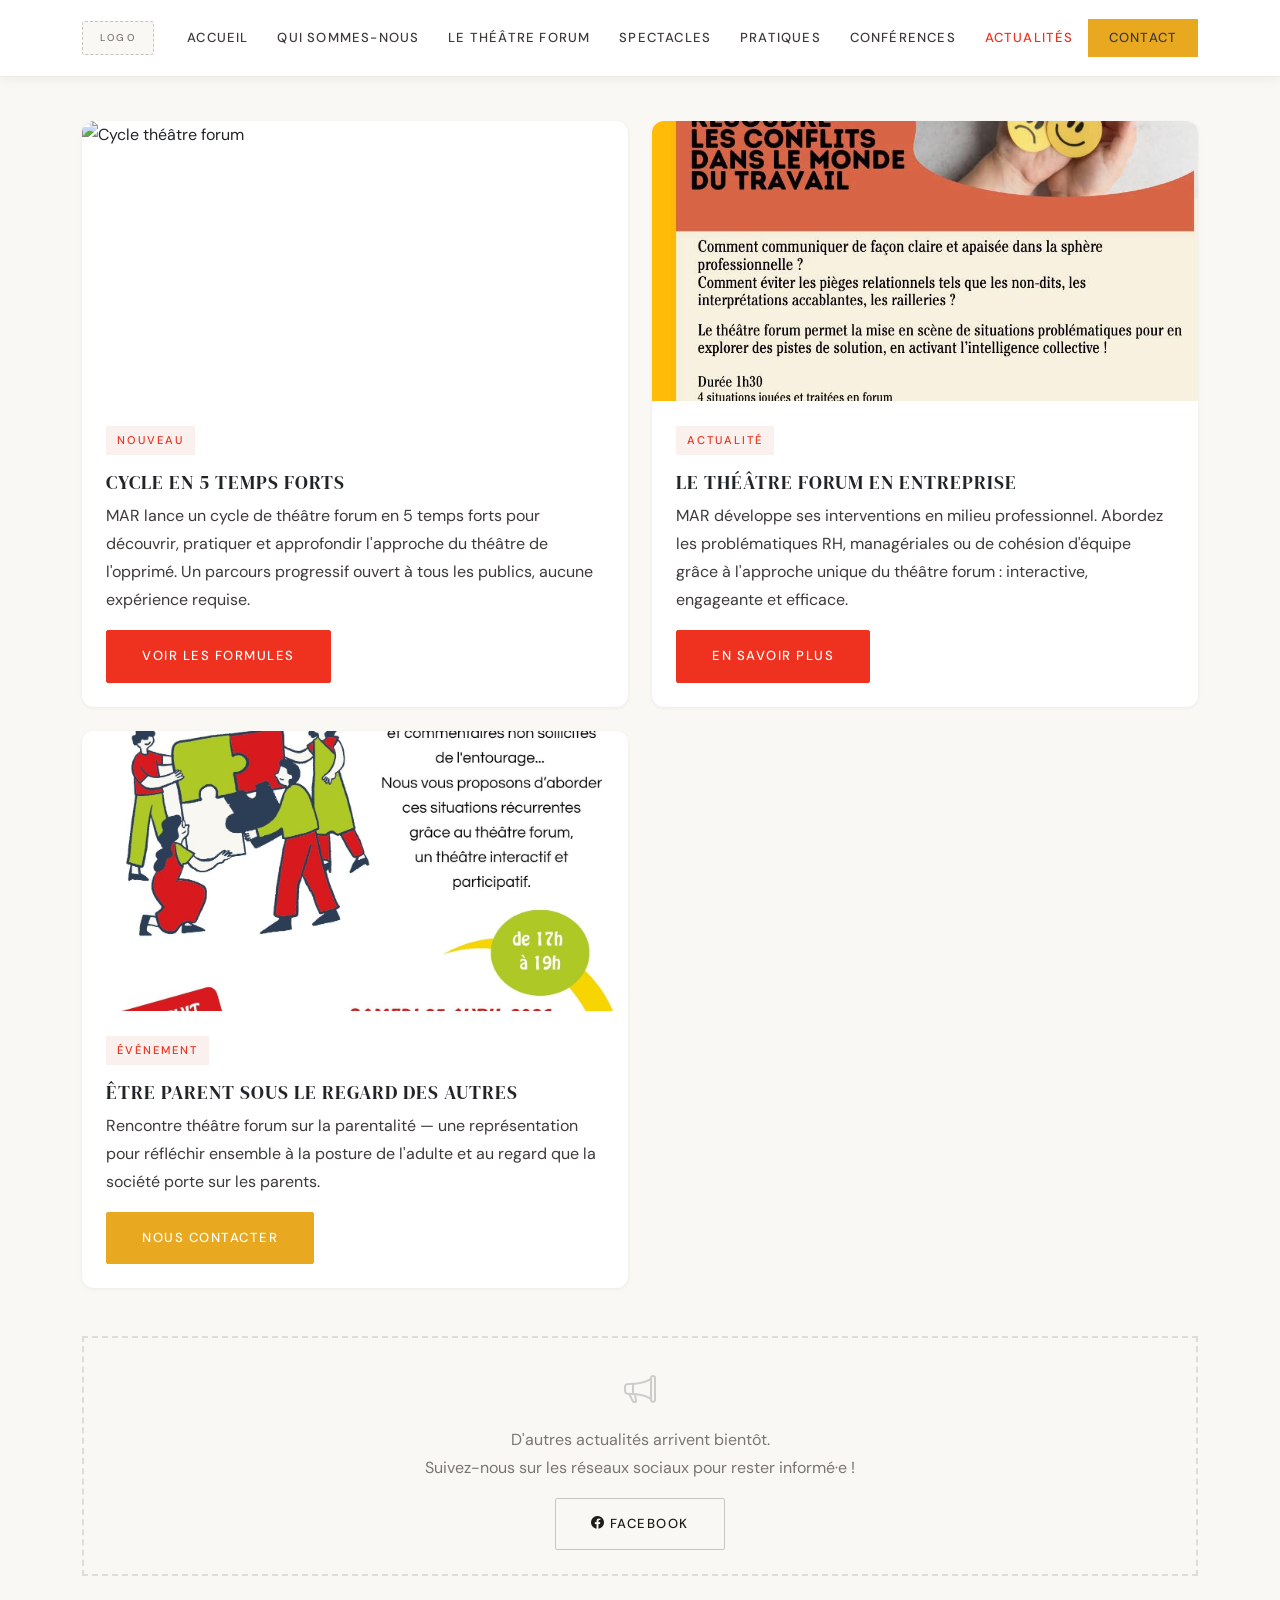
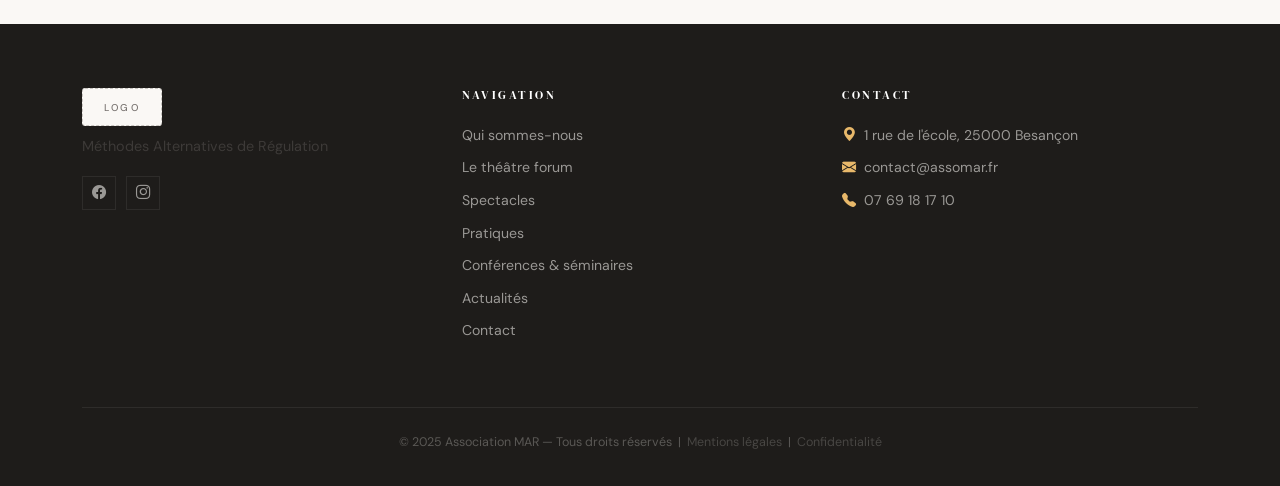
==== actualites.html @ c506f737 "#06 — couleurs, boutons hover, pitch-cards photo, footer logo placeholder Co-Authored-By: Claude Son" ====
<!DOCTYPE html>
<html lang="fr">
<head>
  <meta charset="UTF-8">
  <meta name="viewport" content="width=device-width, initial-scale=1.0">
  <title>Actualités — Association MAR</title>
  <link href="https://cdn.jsdelivr.net/npm/bootstrap@5.3.2/dist/css/bootstrap.min.css" rel="stylesheet">
  <link href="https://cdn.jsdelivr.net/npm/bootstrap-icons@1.11.3/font/bootstrap-icons.min.css" rel="stylesheet">
  <link rel="stylesheet" href="css/style.css">
</head>
<body>

<nav class="navbar navbar-expand-lg fixed-top">
  <div class="container">
    <a class="navbar-brand logo-brand" href="index.html">
      <div class="logo-placeholder">logo</div>
    </a>
    <button class="navbar-toggler" type="button" data-bs-toggle="collapse" data-bs-target="#nav">
      <span class="navbar-toggler-icon"></span>
    </button>
    <div class="collapse navbar-collapse" id="nav">
      <ul class="navbar-nav ms-auto">
        <li class="nav-item"><a class="nav-link" href="index.html">Accueil</a></li>
        <li class="nav-item"><a class="nav-link" href="qui-sommes-nous.html">Qui sommes-nous</a></li>
        <li class="nav-item"><a class="nav-link" href="theatre-forum.html">Le théâtre forum</a></li>
        <li class="nav-item"><a class="nav-link" href="spectacles.html">Spectacles</a></li>
        <li class="nav-item"><a class="nav-link" href="pratique.html">Pratiques</a></li>
        <li class="nav-item"><a class="nav-link" href="conferences.html">Conférences</a></li>
        <li class="nav-item"><a class="nav-link active" href="actualites.html">Actualités</a></li>
        <li class="nav-item"><a class="nav-link nav-cta" href="contact.html">Contact</a></li>
      </ul>
    </div>
  </div>
</nav>


<section>
  <div class="container">
    <div class="row g-4">

      <!-- Actu 1 : Cycle 5 temps forts -->
      <div class="col-md-6">
        <div class="actu-card card h-100">
          <img src="images/contenu/cycle-theatre-forum.png" class="card-img-top"
               alt="Cycle théâtre forum" style="height:280px;object-fit:cover;">
          <div class="card-body p-4">
            <span class="actu-badge">Nouveau</span>
            <h3 class="mt-3" style="font-size:1.2rem; text-transform:uppercase; letter-spacing:1px;">
              Cycle en 5 temps forts
            </h3>
            <p>MAR lance un cycle de théâtre forum en 5 temps forts pour découvrir, pratiquer et approfondir l'approche du théâtre de l'opprimé. Un parcours progressif ouvert à tous les publics, aucune expérience requise.</p>
            <a href="pratique.html" class="btn-rouge">Voir les formules</a>
          </div>
        </div>
      </div>

      <!-- Actu 2 : Forum en entreprise -->
      <div class="col-md-6">
        <div class="actu-card card h-100">
          <img src="images/contenu/actu-forum-entreprise.jpg" class="card-img-top"
               alt="Forum en entreprise" style="height:280px;object-fit:cover;">
          <div class="card-body p-4">
            <span class="actu-badge">Actualité</span>
            <h3 class="mt-3" style="font-size:1.2rem; text-transform:uppercase; letter-spacing:1px;">
              Le théâtre forum en entreprise
            </h3>
            <p>MAR développe ses interventions en milieu professionnel. Abordez les problématiques RH, managériales ou de cohésion d'équipe grâce à l'approche unique du théâtre forum : interactive, engageante et efficace.</p>
            <a href="conferences.html" class="btn-rouge">En savoir plus</a>
          </div>
        </div>
      </div>

      <!-- Actu 3 : Spectacle parentalité -->
      <div class="col-md-6">
        <div class="actu-card card h-100">
          <img src="images/contenu/actu-parentalite.jpg" class="card-img-top"
               alt="Être parent sous le regard des autres" style="height:280px;object-fit:cover;">
          <div class="card-body p-4">
            <span class="actu-badge">Événement</span>
            <h3 class="mt-3" style="font-size:1.2rem; text-transform:uppercase; letter-spacing:1px;">
              Être parent sous le regard des autres
            </h3>
            <p>Rencontre théâtre forum sur la parentalité — une représentation pour réfléchir ensemble à la posture de l'adulte et au regard que la société porte sur les parents.</p>
            <a href="contact.html" class="btn-ambre">Nous contacter</a>
          </div>
        </div>
      </div>

    </div>

    <!-- Placeholder futures actus -->
    <div class="mt-5 p-4 text-center" style="border:2px dashed #ddd; background:var(--creme);">
      <i class="bi bi-megaphone" style="font-size:2rem; color:#ccc;"></i>
      <p class="mt-2 mb-0" style="color:var(--gris);">D'autres actualités arrivent bientôt.<br>Suivez-nous sur les réseaux sociaux pour rester informé·e !</p>
      <div class="mt-3">
        <a href="https://www.facebook.com/profile.php?id=61551824633043" class="btn-outline" target="_blank">
          <i class="bi bi-facebook me-1"></i>Facebook
        </a>
      </div>
    </div>
  </div>
</section>

<footer>
  <div class="container">
    <div class="row g-4">
      <div class="col-lg-4">
        <div class="footer-logo-placeholder">logo</div>
        <p class="mt-2" style="font-size:0.9rem;">Méthodes Alternatives de Régulation</p>
        <div class="mt-3">
          <a href="https://www.facebook.com/profile.php?id=61551824633043" class="social-link" target="_blank"><i class="bi bi-facebook"></i></a>
          <a href="https://www.instagram.com/association_mar_theatre_forum?igsh=MWlxeDFoOXNvcmVjaw%3D%3D&utm_source=qr" class="social-link" target="_blank"><i class="bi bi-instagram"></i></a>
        </div>
      </div>
      <div class="col-lg-4">
        <h5>Navigation</h5>
        <ul>
          <li><a href="qui-sommes-nous.html">Qui sommes-nous</a></li>
          <li><a href="theatre-forum.html">Le théâtre forum</a></li>
          <li><a href="spectacles.html">Spectacles</a></li>
          <li><a href="pratique.html">Pratiques</a></li>
          <li><a href="conferences.html">Conférences & séminaires</a></li>
          <li><a href="actualites.html">Actualités</a></li>
          <li><a href="contact.html">Contact</a></li>
        </ul>
      </div>
      <div class="col-lg-4">
        <h5>Contact</h5>
        <ul>
          <li><i class="bi bi-geo-alt-fill me-2" style="color:var(--ambre-doux)"></i>1 rue de l'école, 25000 Besançon</li>
          <li><i class="bi bi-envelope-fill me-2" style="color:var(--ambre-doux)"></i><a href="mailto:contact@assomar.fr">contact@assomar.fr</a></li>
          <li><i class="bi bi-telephone-fill me-2" style="color:var(--ambre-doux)"></i><a href="tel:0769181710">07 69 18 17 10</a></li>
        </ul>
      </div>
    </div>
    <div class="footer-bottom">&copy; 2025 Association MAR — Tous droits réservés &nbsp;|&nbsp; <a href="mentions-legales.html" style="color:inherit;opacity:.7;">Mentions légales</a> &nbsp;|&nbsp; <a href="mentions-legales.html#confidentialite" style="color:inherit;opacity:.7;">Confidentialité</a></div>
  </div>
</footer>

<script src="https://cdn.jsdelivr.net/npm/bootstrap@5.3.2/dist/js/bootstrap.bundle.min.js"></script>
<script src="js/cookies.js" defer></script>
<script src="js/navbar.js" defer></script>
<script src="js/reveal.js" defer></script>
</body>
</html>
---- css/style.css ----
/* =============================================
   Association MAR — Feuille de style principale
   Importe tous les modules CSS dans l'ordre.
   =============================================

   STRUCTURE :
     base/
       variables.css    — palette & tokens de design
       typographie.css  — styles fondamentaux, titres, texte, liens
     layout/
       sections.css     — padding de sections, .section-alt
       navbar.css       — barre de navigation
       hero.css         — bannière hero
       footer.css       — pied de page
     composants/
       boutons.css      — .btn-rouge, .btn-ambre, .btn-outline
       cards.css        — service-card, membre-card, actu-card
       carousel.css     — carousel photos & témoignages
       citation.css     — bandeau citation & nuage de mots
       accordeon.css    — accordéon (page Pratiquer)
       formulaire.css   — formulaire & contact
       catalogue.css    — catalogue spectacles (filtres, pitch cards, modals)
     responsive.css     — media queries mobile & tablette
   ============================================= */

@import url('https://fonts.googleapis.com/css2?family=DM+Sans:ital,wght@0,300;0,400;0,500;0,700;1,300;1,400&family=DM+Serif+Display:ital@0;1&display=swap');

/* Base */
@import 'base/variables.css';
@import 'base/typographie.css';

/* Layout */
@import 'layout/sections.css';
@import 'layout/navbar.css';
@import 'layout/hero.css';
@import 'layout/footer.css';

/* Composants */
@import 'composants/boutons.css';
@import 'composants/cards.css';
@import 'composants/carousel.css';
@import 'composants/citation.css';
@import 'composants/accordeon.css';
@import 'composants/formulaire.css';
@import 'composants/catalogue.css';
@import 'composants/pitch-blog.css';
@import 'composants/reveal.css';

/* Responsive */
@import 'responsive.css';
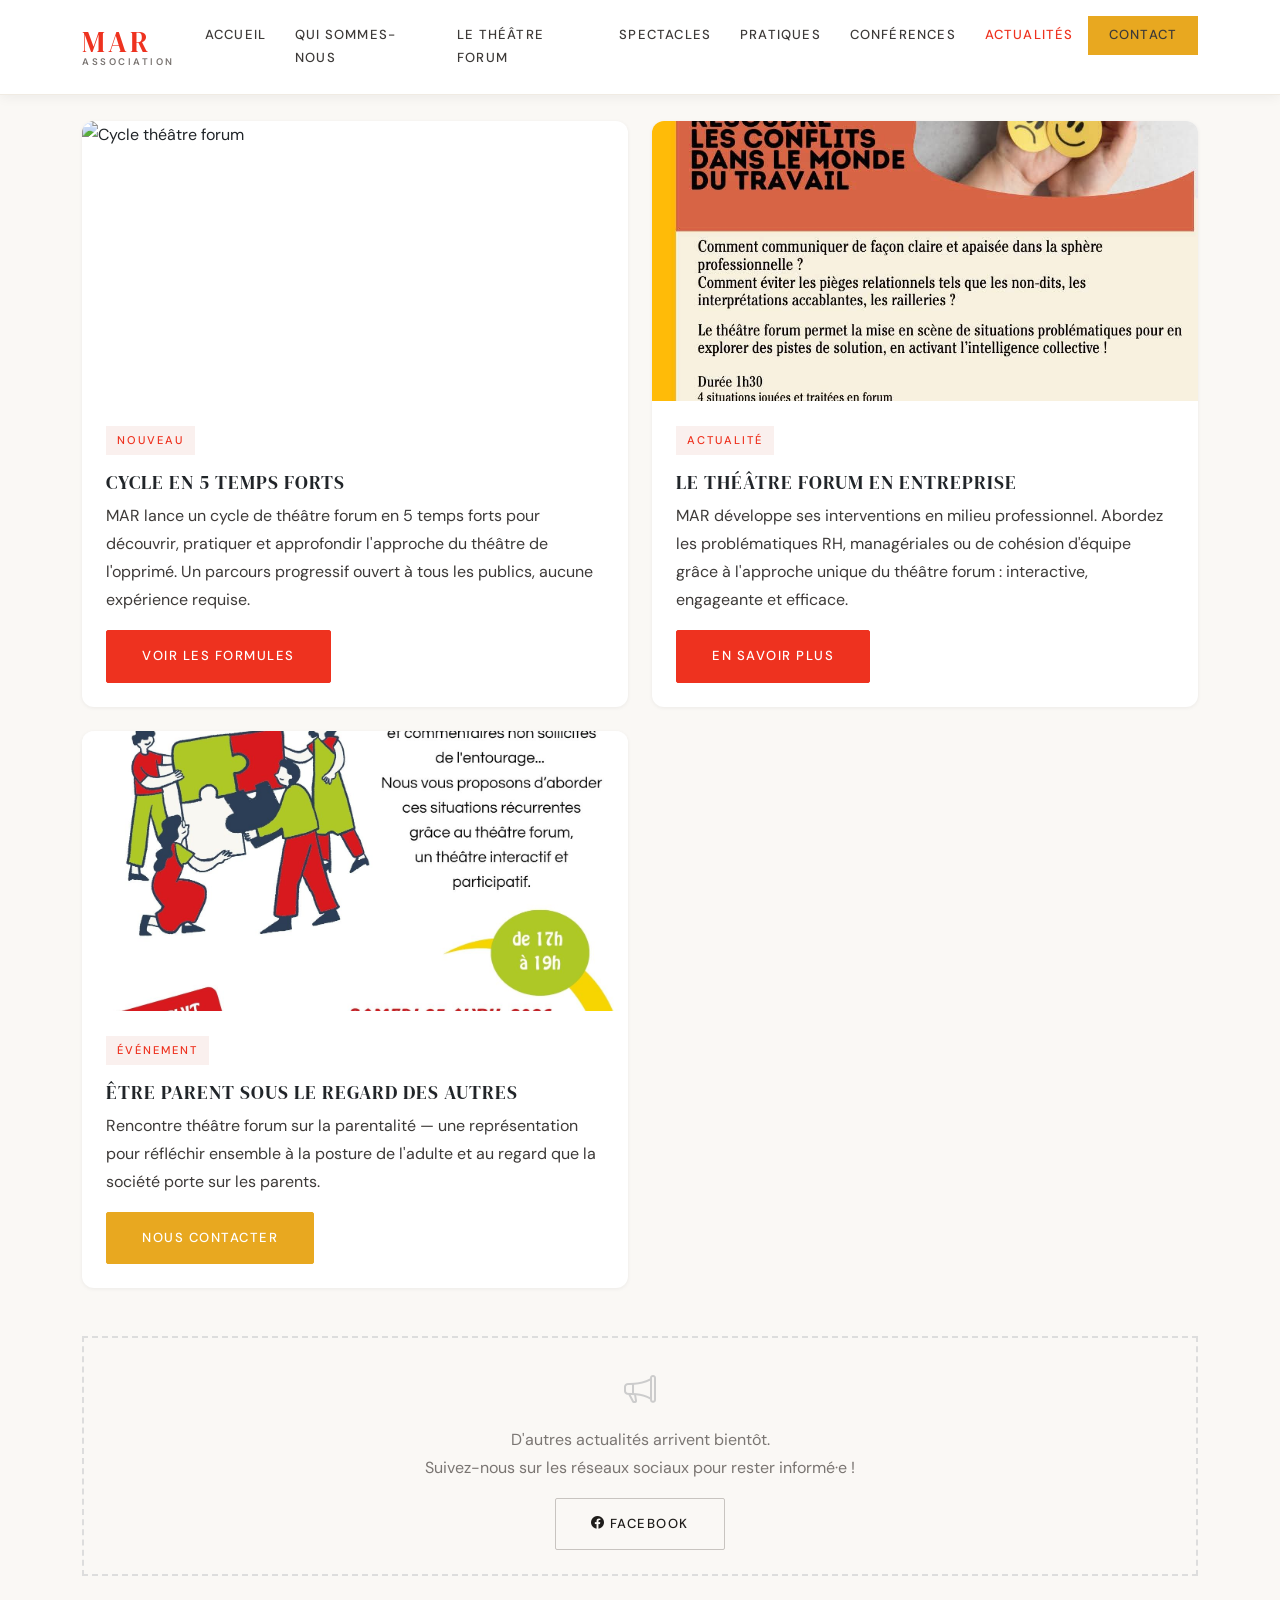
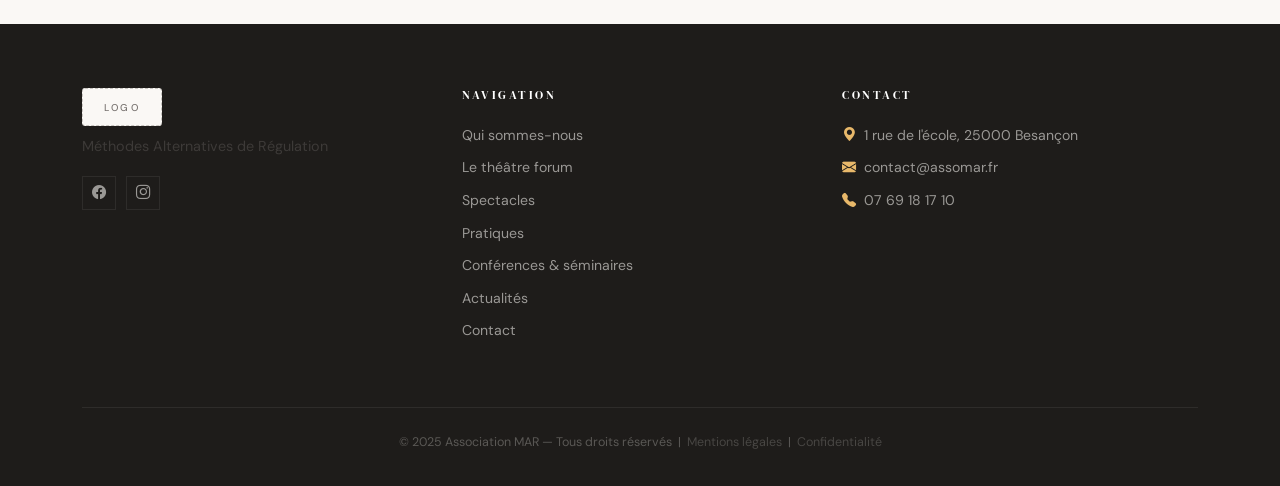
==== commit cf984293: "#07 — logo MAR + Association en texte sur toutes les pages Co-Authored-By: Claude Sonnet 4.6 <norepl" ====
--- a/actualites.html
+++ b/actualites.html
@@ -13,7 +13,7 @@
 <nav class="navbar navbar-expand-lg fixed-top">
   <div class="container">
     <a class="navbar-brand logo-brand" href="index.html">
-      <div class="logo-placeholder">logo</div>
+      <div class="logo-placeholder"><span class="logo-mar">MAR</span><span class="logo-asso">Association</span></div>
     </a>
     <button class="navbar-toggler" type="button" data-bs-toggle="collapse" data-bs-target="#nav">
       <span class="navbar-toggler-icon"></span>
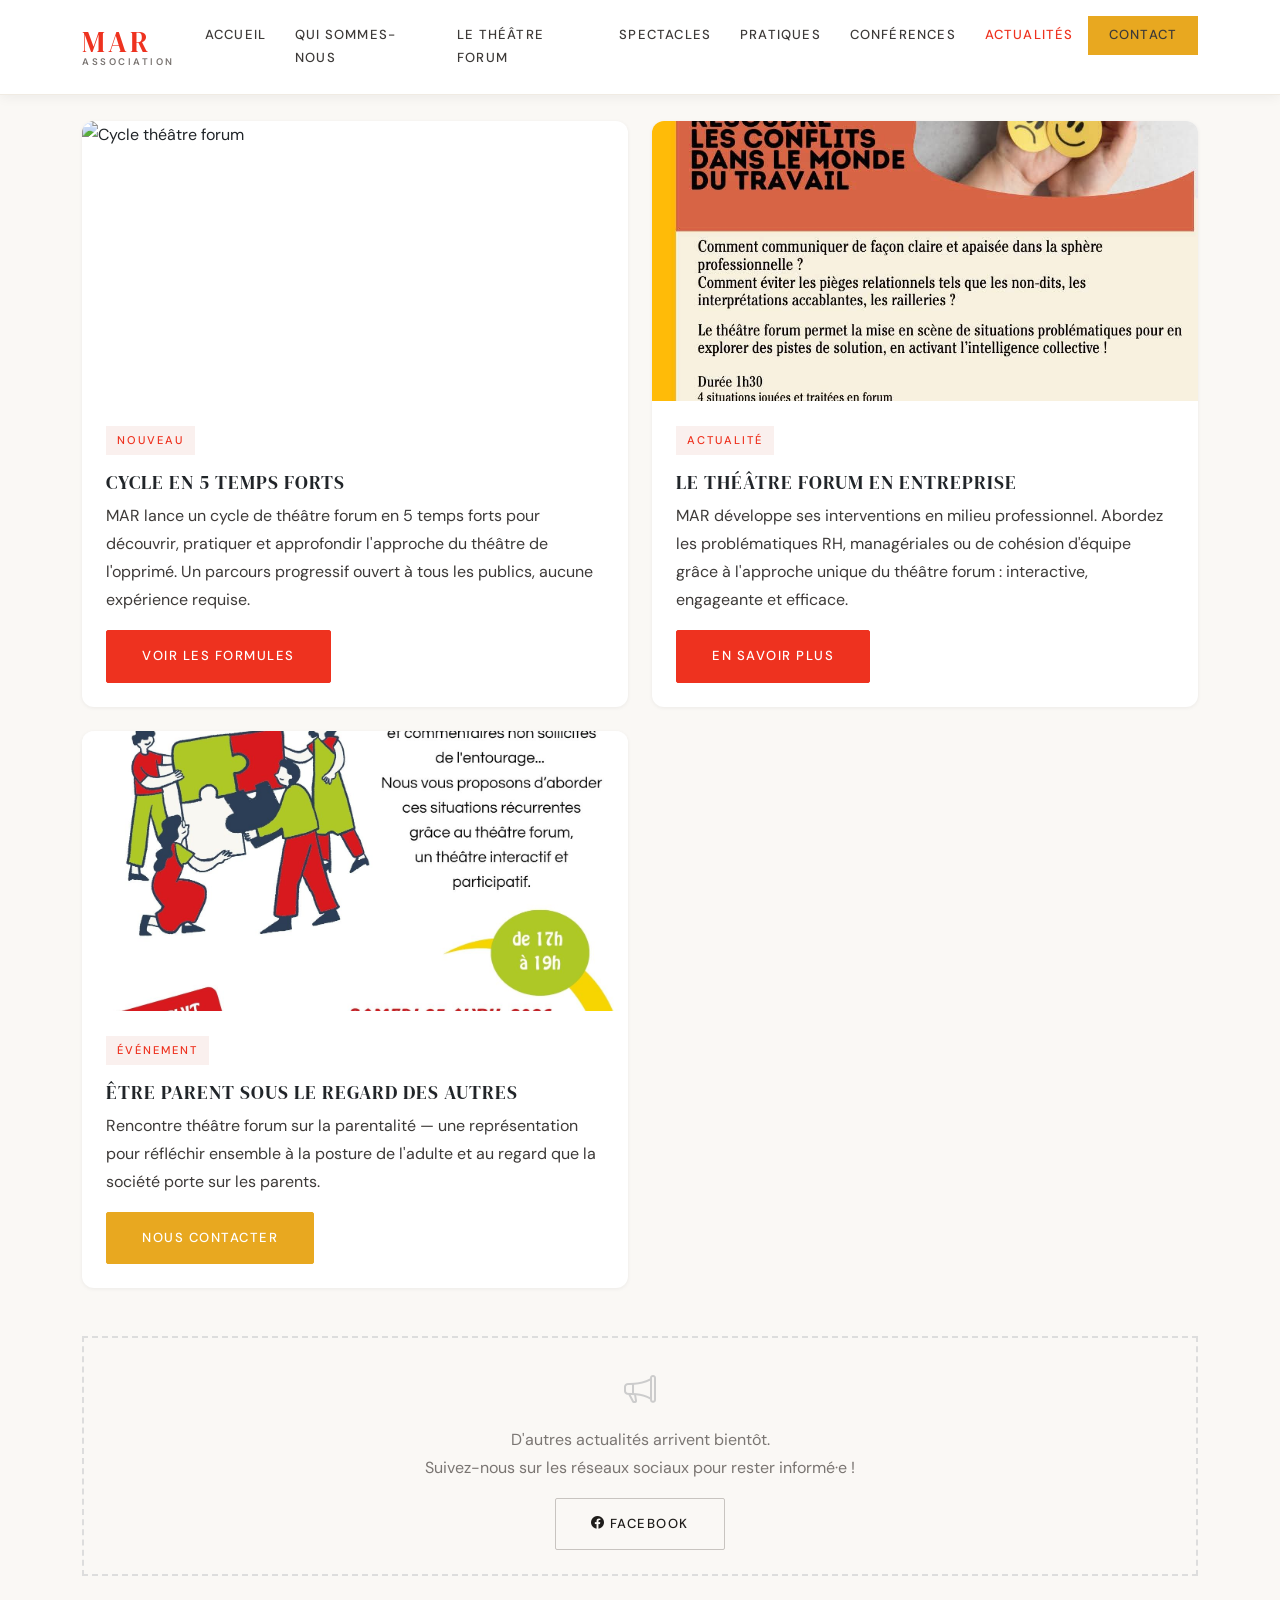
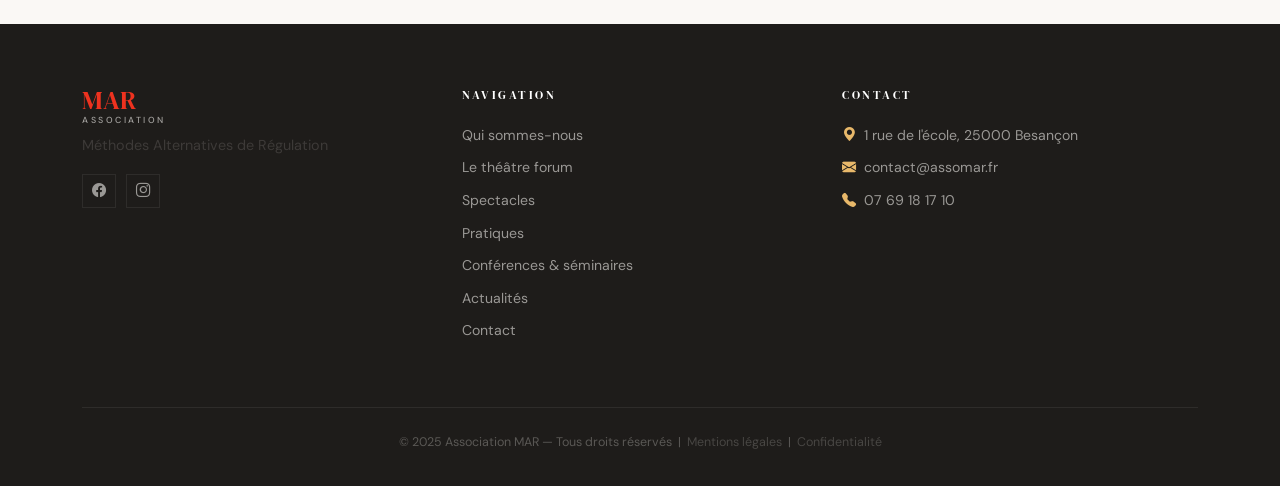
==== commit 63bad8ff: "#10 — Footer : logo MAR + Association en texte sur toutes les pages Co-Authored-By: Claude Sonnet 4." ====
--- a/actualites.html
+++ b/actualites.html
@@ -105,7 +105,7 @@
   <div class="container">
     <div class="row g-4">
       <div class="col-lg-4">
-        <div class="footer-logo-placeholder">logo</div>
+        <div class="footer-logo-placeholder"><span class="footer-logo-mar">MAR</span><span class="footer-logo-asso">Association</span></div>
         <p class="mt-2" style="font-size:0.9rem;">Méthodes Alternatives de Régulation</p>
         <div class="mt-3">
           <a href="https://www.facebook.com/profile.php?id=61551824633043" class="social-link" target="_blank"><i class="bi bi-facebook"></i></a>
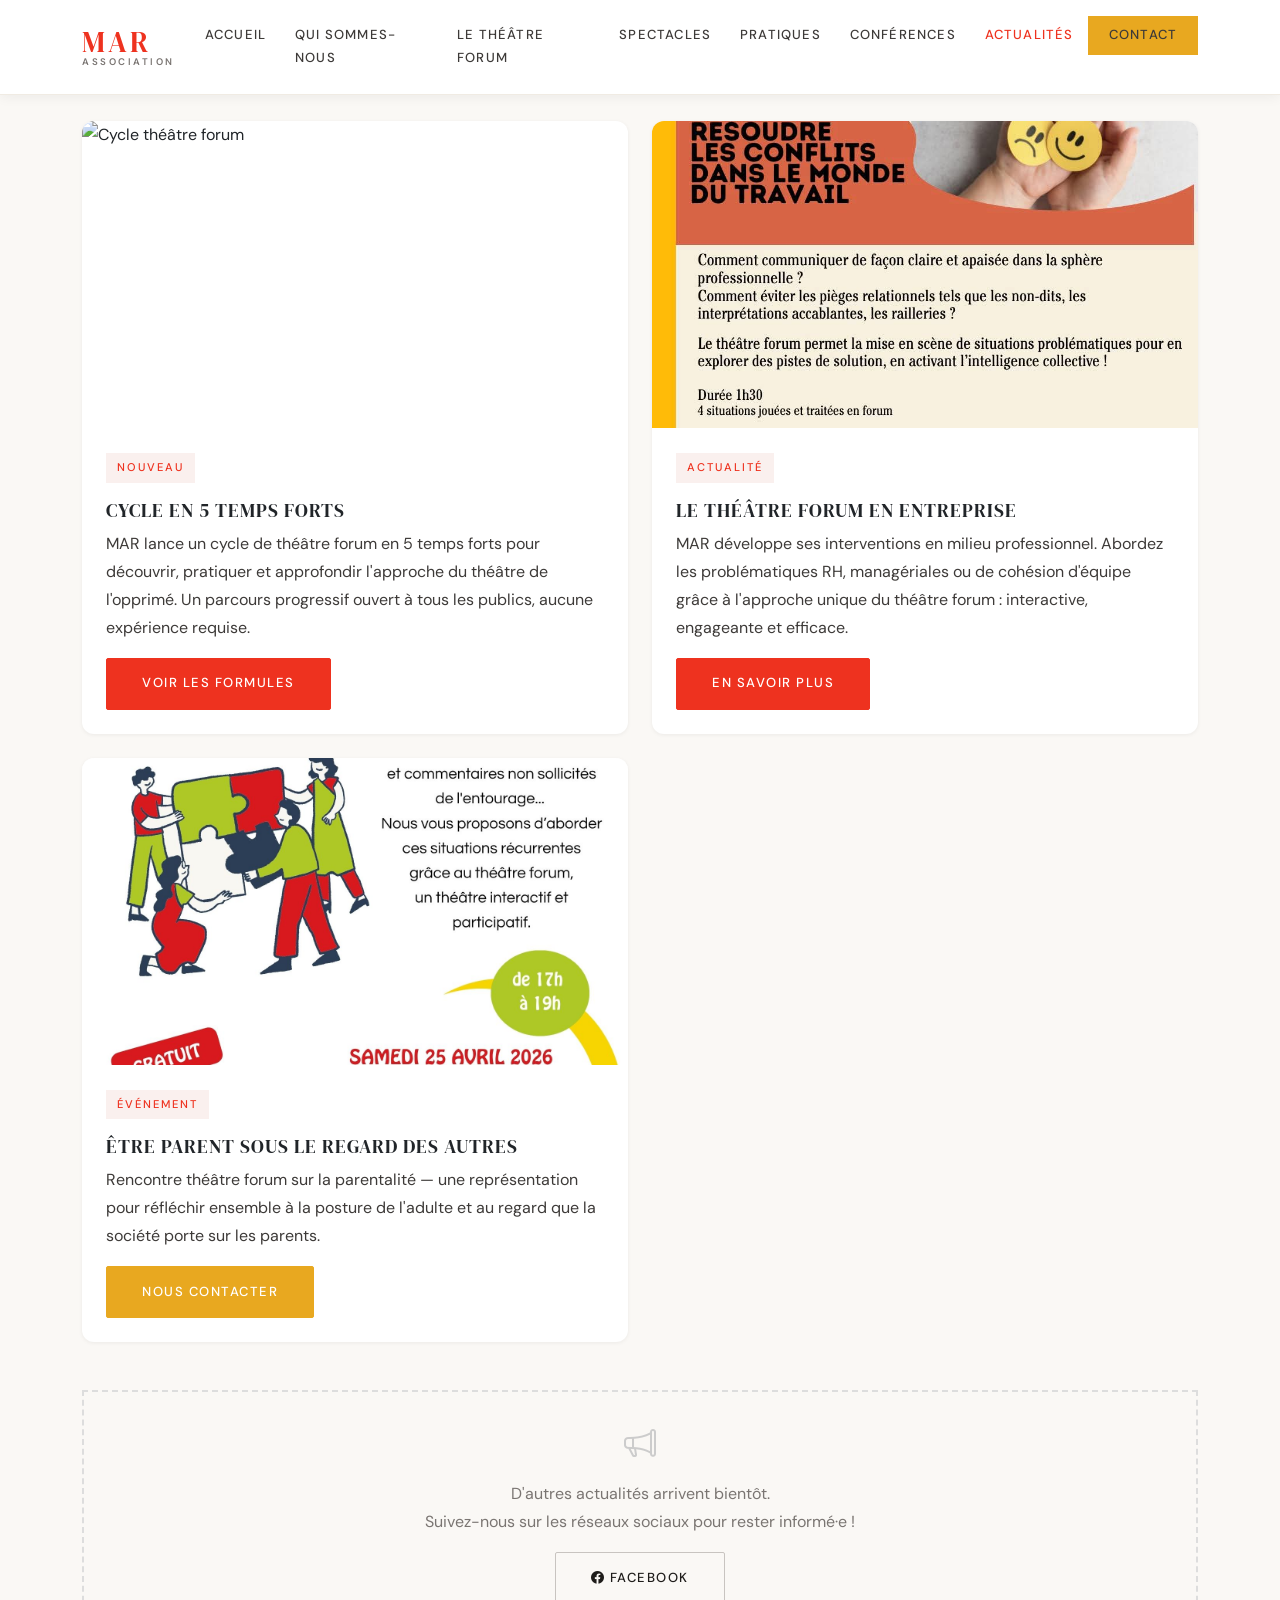
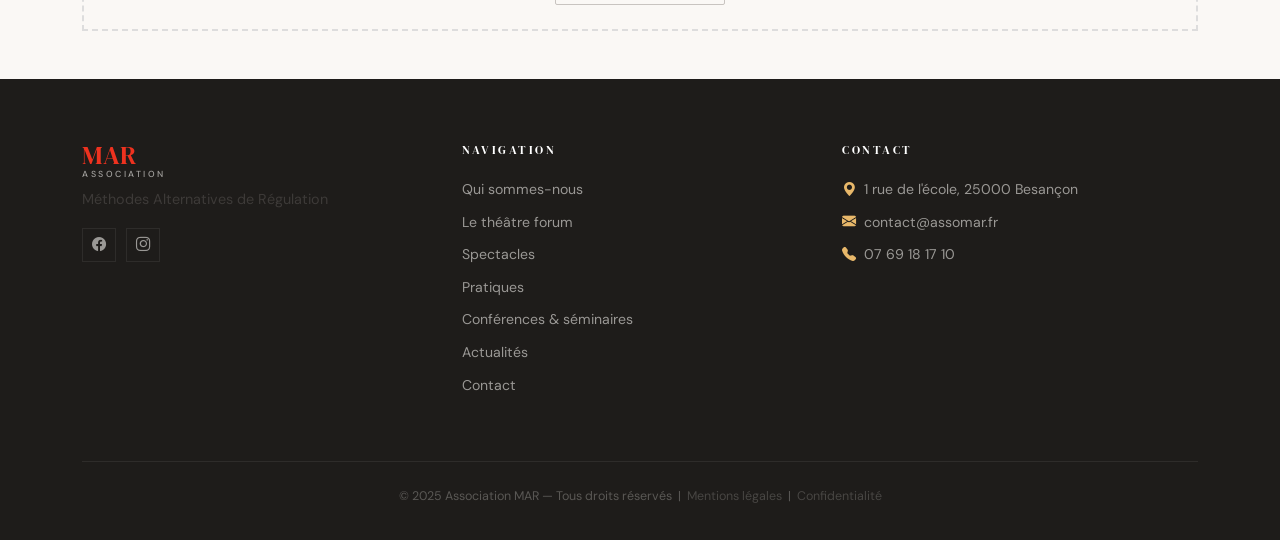
==== commit 63fa40ed: "#11 — Actualités : images en aspect-ratio 16/9 sans rognage fixe Co-Authored-By: Claude Sonnet 4.6 <" ====
--- a/actualites.html
+++ b/actualites.html
@@ -42,7 +42,7 @@
       <div class="col-md-6">
         <div class="actu-card card h-100">
           <img src="images/contenu/cycle-theatre-forum.png" class="card-img-top"
-               alt="Cycle théâtre forum" style="height:280px;object-fit:cover;">
+               alt="Cycle théâtre forum">
           <div class="card-body p-4">
             <span class="actu-badge">Nouveau</span>
             <h3 class="mt-3" style="font-size:1.2rem; text-transform:uppercase; letter-spacing:1px;">
@@ -58,7 +58,7 @@
       <div class="col-md-6">
         <div class="actu-card card h-100">
           <img src="images/contenu/actu-forum-entreprise.jpg" class="card-img-top"
-               alt="Forum en entreprise" style="height:280px;object-fit:cover;">
+               alt="Forum en entreprise">
           <div class="card-body p-4">
             <span class="actu-badge">Actualité</span>
             <h3 class="mt-3" style="font-size:1.2rem; text-transform:uppercase; letter-spacing:1px;">
@@ -74,7 +74,7 @@
       <div class="col-md-6">
         <div class="actu-card card h-100">
           <img src="images/contenu/actu-parentalite.jpg" class="card-img-top"
-               alt="Être parent sous le regard des autres" style="height:280px;object-fit:cover;">
+               alt="Être parent sous le regard des autres">
           <div class="card-body p-4">
             <span class="actu-badge">Événement</span>
             <h3 class="mt-3" style="font-size:1.2rem; text-transform:uppercase; letter-spacing:1px;">
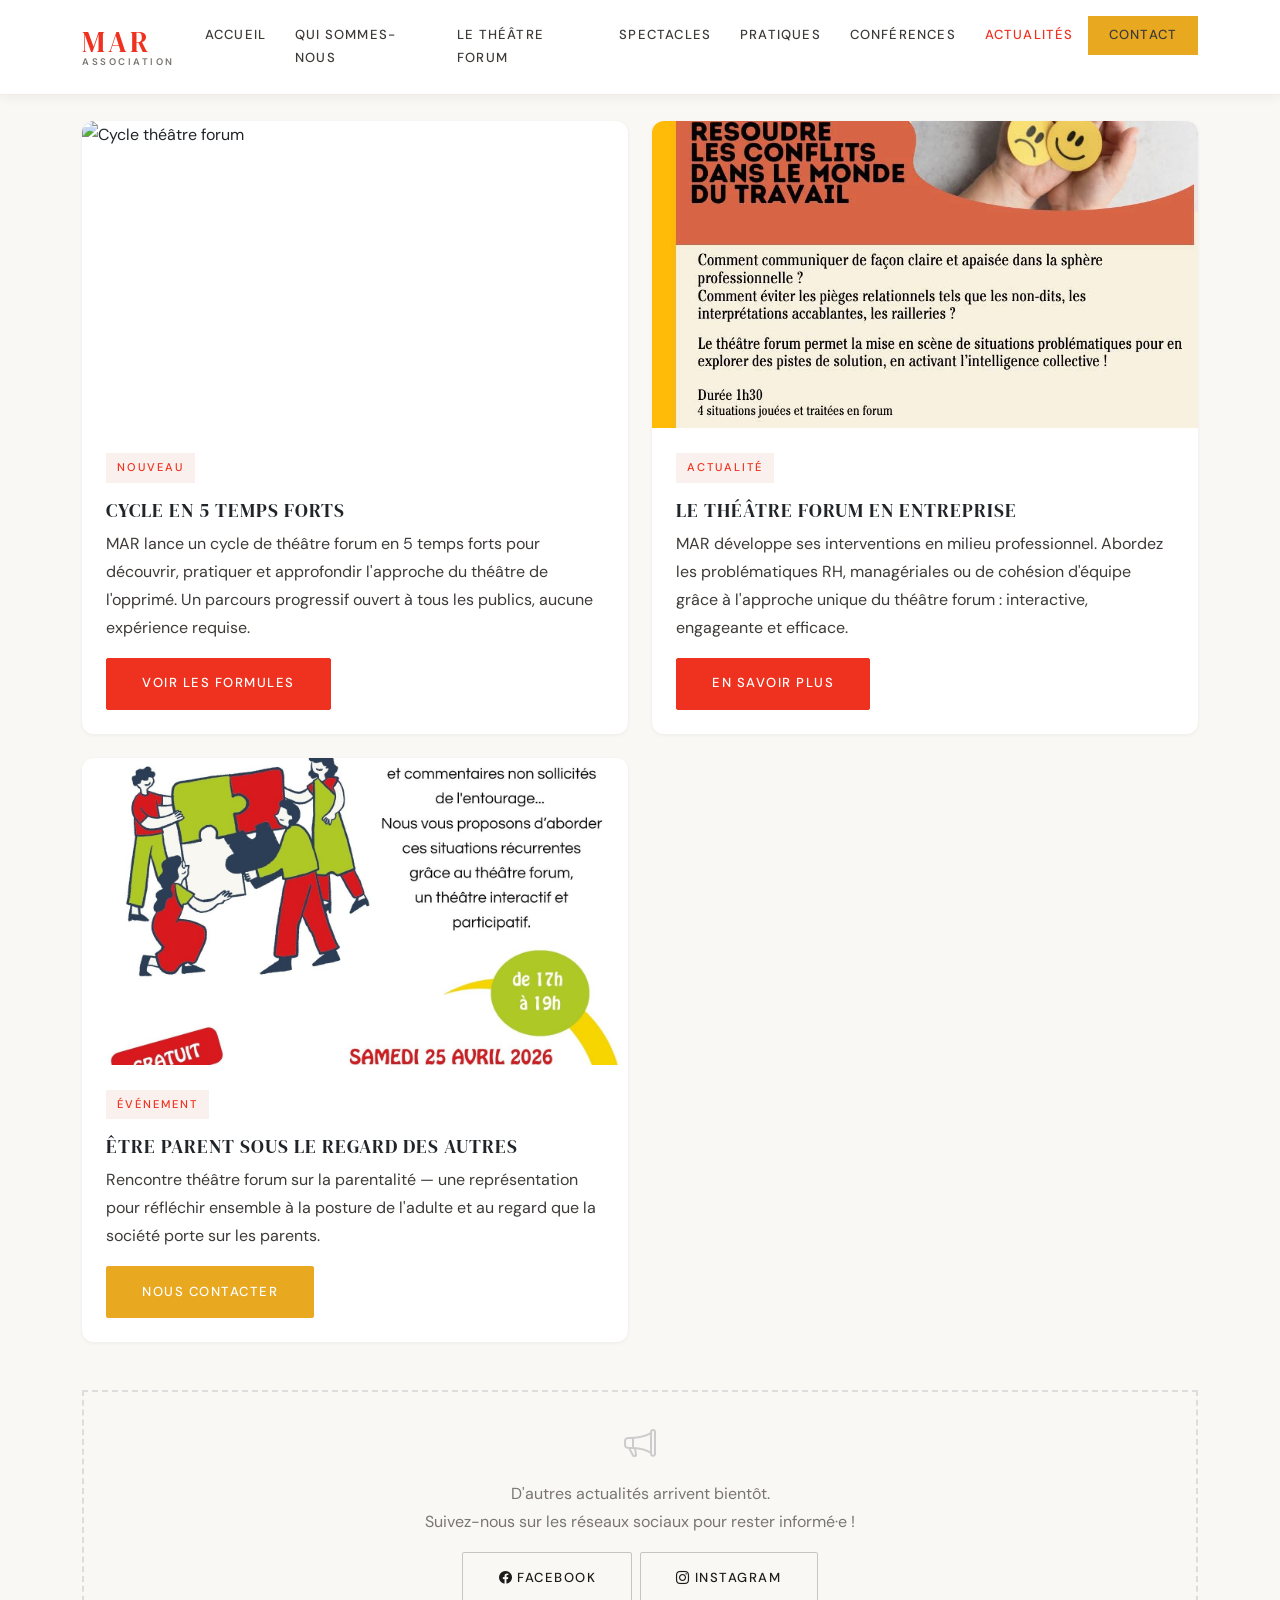
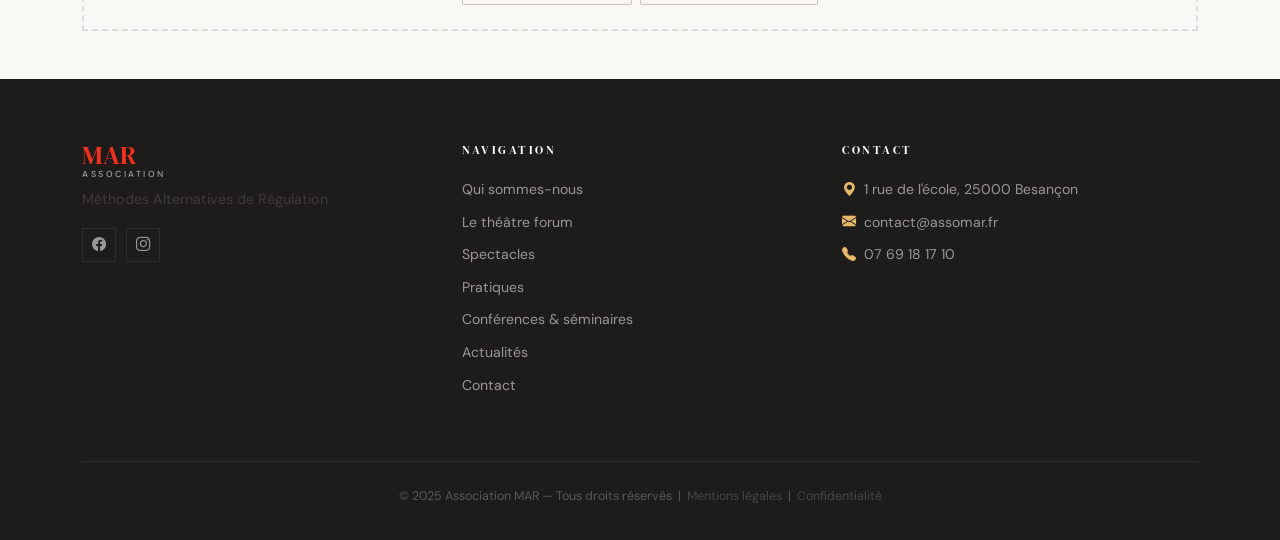
==== commit 7a48f34e: "#14 — Responsive refonte complète, Instagram actualités, suppression page spectacle bonus Co-Authore" ====
--- a/actualites.html
+++ b/actualites.html
@@ -92,9 +92,12 @@
     <div class="mt-5 p-4 text-center" style="border:2px dashed #ddd; background:var(--creme);">
       <i class="bi bi-megaphone" style="font-size:2rem; color:#ccc;"></i>
       <p class="mt-2 mb-0" style="color:var(--gris);">D'autres actualités arrivent bientôt.<br>Suivez-nous sur les réseaux sociaux pour rester informé·e !</p>
-      <div class="mt-3">
+      <div class="mt-3 d-flex gap-2 justify-content-center flex-wrap">
         <a href="https://www.facebook.com/profile.php?id=61551824633043" class="btn-outline" target="_blank">
           <i class="bi bi-facebook me-1"></i>Facebook
+        </a>
+        <a href="https://www.instagram.com/association_mar_theatre_forum?igsh=MWlxeDFoOXNvcmVjaw%3D%3D&utm_source=qr" class="btn-outline" target="_blank">
+          <i class="bi bi-instagram me-1"></i>Instagram
         </a>
       </div>
     </div>
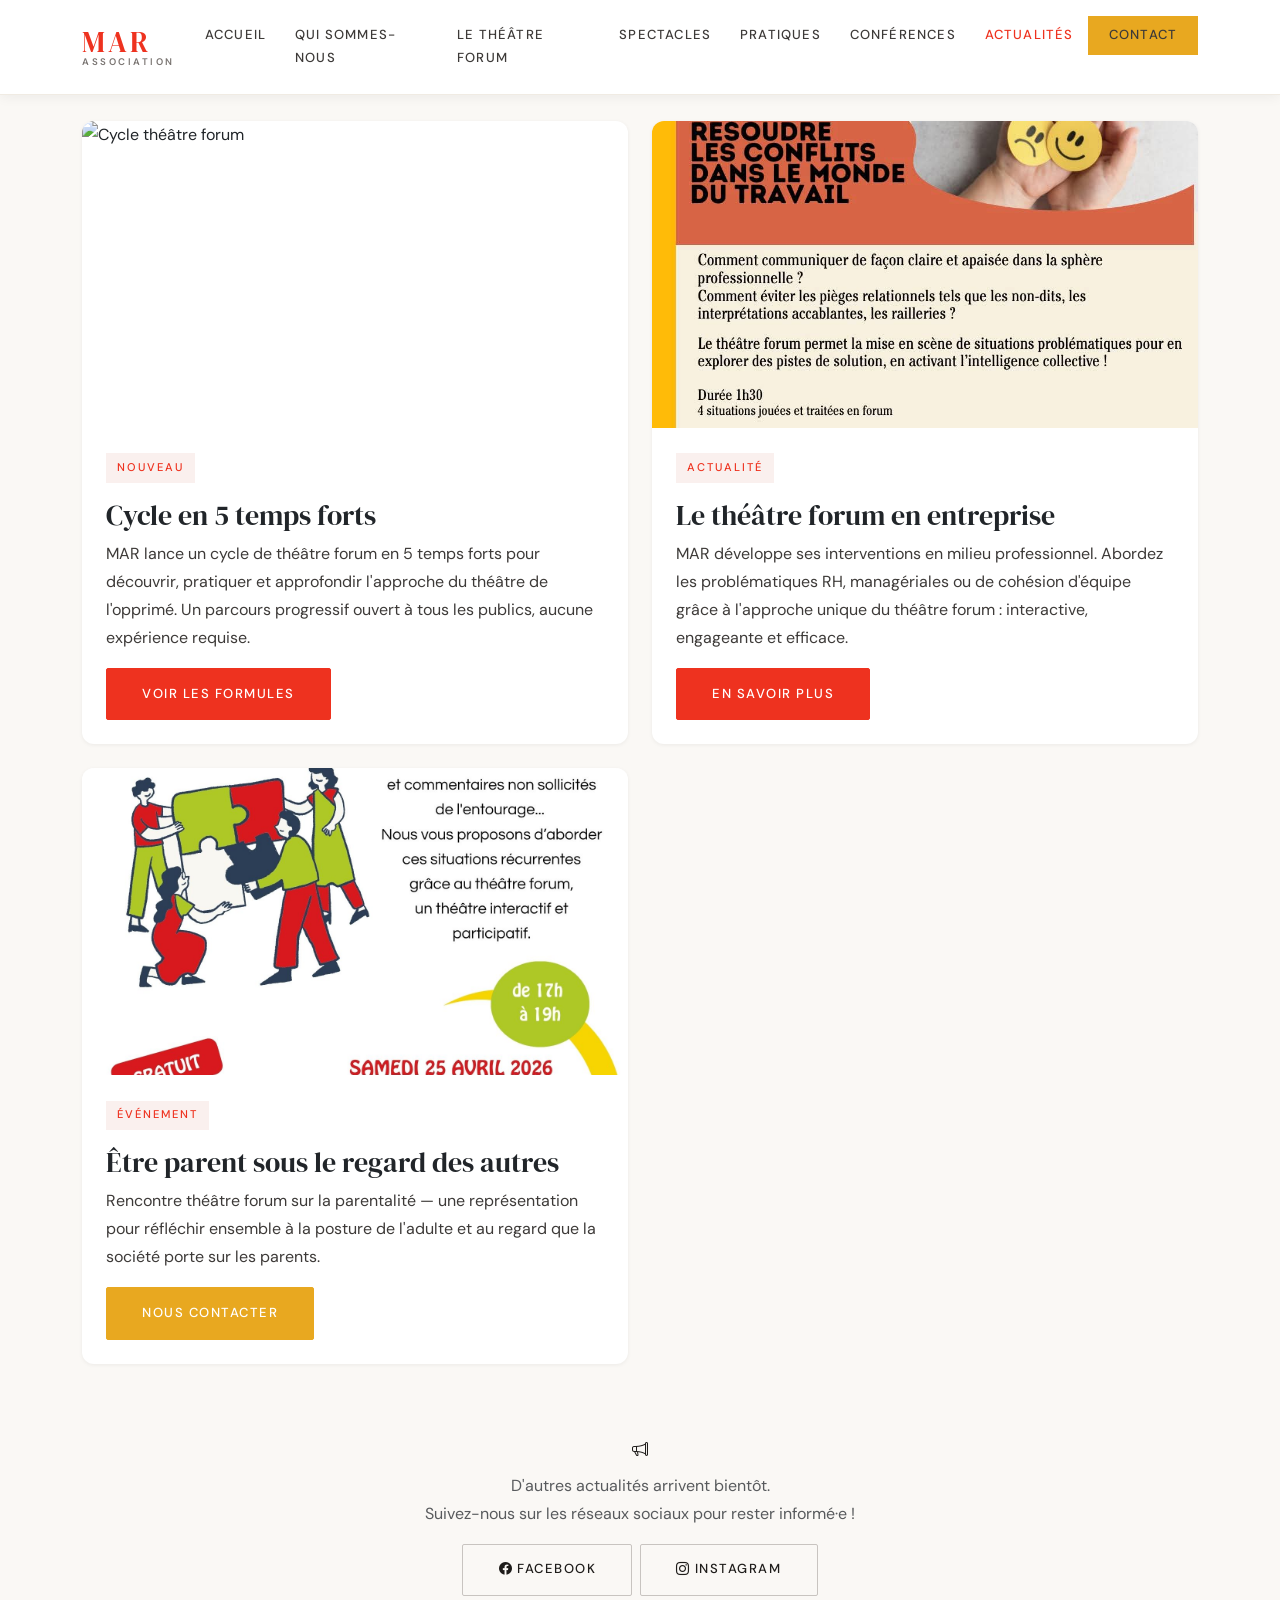
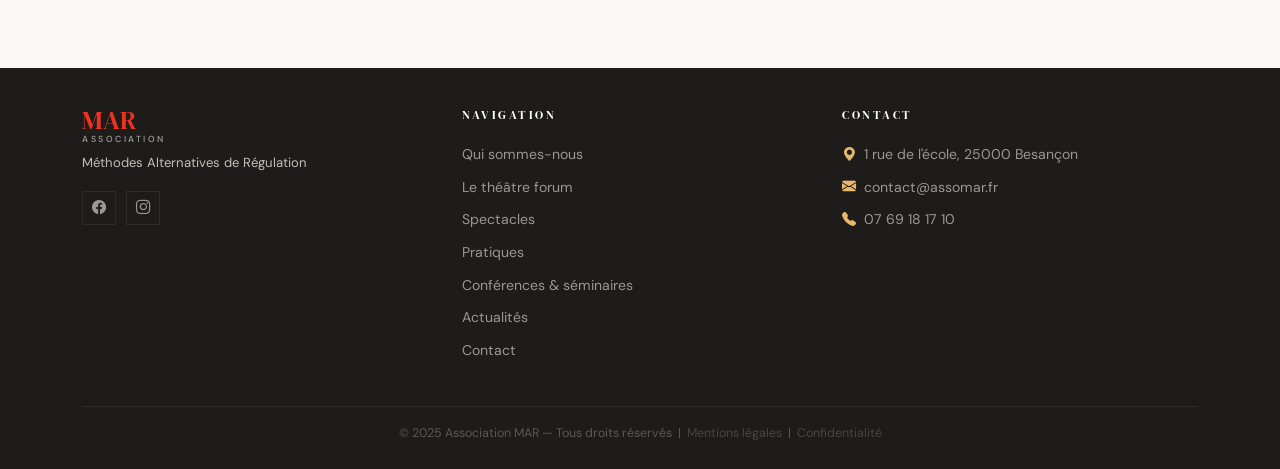
==== commit ac006c60: "#15 — Footer compact, couleurs tintées Sur mesure/Clé en main, icônes bricks/key Co-Authored-By: Cla" ====
--- a/actualites.html
+++ b/actualites.html
@@ -45,7 +45,7 @@
                alt="Cycle théâtre forum">
           <div class="card-body p-4">
             <span class="actu-badge">Nouveau</span>
-            <h3 class="mt-3" style="font-size:1.2rem; text-transform:uppercase; letter-spacing:1px;">
+            <h3 class="mt-3 titre-carte">
               Cycle en 5 temps forts
             </h3>
             <p>MAR lance un cycle de théâtre forum en 5 temps forts pour découvrir, pratiquer et approfondir l'approche du théâtre de l'opprimé. Un parcours progressif ouvert à tous les publics, aucune expérience requise.</p>
@@ -61,7 +61,7 @@
                alt="Forum en entreprise">
           <div class="card-body p-4">
             <span class="actu-badge">Actualité</span>
-            <h3 class="mt-3" style="font-size:1.2rem; text-transform:uppercase; letter-spacing:1px;">
+            <h3 class="mt-3 titre-carte">
               Le théâtre forum en entreprise
             </h3>
             <p>MAR développe ses interventions en milieu professionnel. Abordez les problématiques RH, managériales ou de cohésion d'équipe grâce à l'approche unique du théâtre forum : interactive, engageante et efficace.</p>
@@ -77,7 +77,7 @@
                alt="Être parent sous le regard des autres">
           <div class="card-body p-4">
             <span class="actu-badge">Événement</span>
-            <h3 class="mt-3" style="font-size:1.2rem; text-transform:uppercase; letter-spacing:1px;">
+            <h3 class="mt-3 titre-carte">
               Être parent sous le regard des autres
             </h3>
             <p>Rencontre théâtre forum sur la parentalité — une représentation pour réfléchir ensemble à la posture de l'adulte et au regard que la société porte sur les parents.</p>
@@ -89,9 +89,9 @@
     </div>
 
     <!-- Placeholder futures actus -->
-    <div class="mt-5 p-4 text-center" style="border:2px dashed #ddd; background:var(--creme);">
-      <i class="bi bi-megaphone" style="font-size:2rem; color:#ccc;"></i>
-      <p class="mt-2 mb-0" style="color:var(--gris);">D'autres actualités arrivent bientôt.<br>Suivez-nous sur les réseaux sociaux pour rester informé·e !</p>
+    <div class="mt-5 p-4 text-center actu-placeholder">
+      <i class="bi bi-megaphone actu-placeholder-icon"></i>
+      <p class="mt-2 mb-0 text-muted">D'autres actualités arrivent bientôt.<br>Suivez-nous sur les réseaux sociaux pour rester informé·e !</p>
       <div class="mt-3 d-flex gap-2 justify-content-center flex-wrap">
         <a href="https://www.facebook.com/profile.php?id=61551824633043" class="btn-outline" target="_blank">
           <i class="bi bi-facebook me-1"></i>Facebook
@@ -109,7 +109,7 @@
     <div class="row g-4">
       <div class="col-lg-4">
         <div class="footer-logo-placeholder"><span class="footer-logo-mar">MAR</span><span class="footer-logo-asso">Association</span></div>
-        <p class="mt-2" style="font-size:0.9rem;">Méthodes Alternatives de Régulation</p>
+        <p class="mt-2 footer-slogan">Méthodes Alternatives de Régulation</p>
         <div class="mt-3">
           <a href="https://www.facebook.com/profile.php?id=61551824633043" class="social-link" target="_blank"><i class="bi bi-facebook"></i></a>
           <a href="https://www.instagram.com/association_mar_theatre_forum?igsh=MWlxeDFoOXNvcmVjaw%3D%3D&utm_source=qr" class="social-link" target="_blank"><i class="bi bi-instagram"></i></a>
@@ -130,13 +130,13 @@
       <div class="col-lg-4">
         <h5>Contact</h5>
         <ul>
-          <li><i class="bi bi-geo-alt-fill me-2" style="color:var(--ambre-doux)"></i>1 rue de l'école, 25000 Besançon</li>
-          <li><i class="bi bi-envelope-fill me-2" style="color:var(--ambre-doux)"></i><a href="mailto:contact@assomar.fr">contact@assomar.fr</a></li>
-          <li><i class="bi bi-telephone-fill me-2" style="color:var(--ambre-doux)"></i><a href="tel:0769181710">07 69 18 17 10</a></li>
+          <li><i class="bi bi-geo-alt-fill me-2 footer-icon"></i>1 rue de l'école, 25000 Besançon</li>
+          <li><i class="bi bi-envelope-fill me-2 footer-icon"></i><a href="mailto:contact@assomar.fr">contact@assomar.fr</a></li>
+          <li><i class="bi bi-telephone-fill me-2 footer-icon"></i><a href="tel:0769181710">07 69 18 17 10</a></li>
         </ul>
       </div>
     </div>
-    <div class="footer-bottom">&copy; 2025 Association MAR — Tous droits réservés &nbsp;|&nbsp; <a href="mentions-legales.html" style="color:inherit;opacity:.7;">Mentions légales</a> &nbsp;|&nbsp; <a href="mentions-legales.html#confidentialite" style="color:inherit;opacity:.7;">Confidentialité</a></div>
+    <div class="footer-bottom">&copy; 2025 Association MAR — Tous droits réservés &nbsp;|&nbsp; <a href="mentions-legales.html" class="footer-legal">Mentions légales</a> &nbsp;|&nbsp; <a href="mentions-legales.html#confidentialite" class="footer-legal">Confidentialité</a></div>
   </div>
 </footer>
 
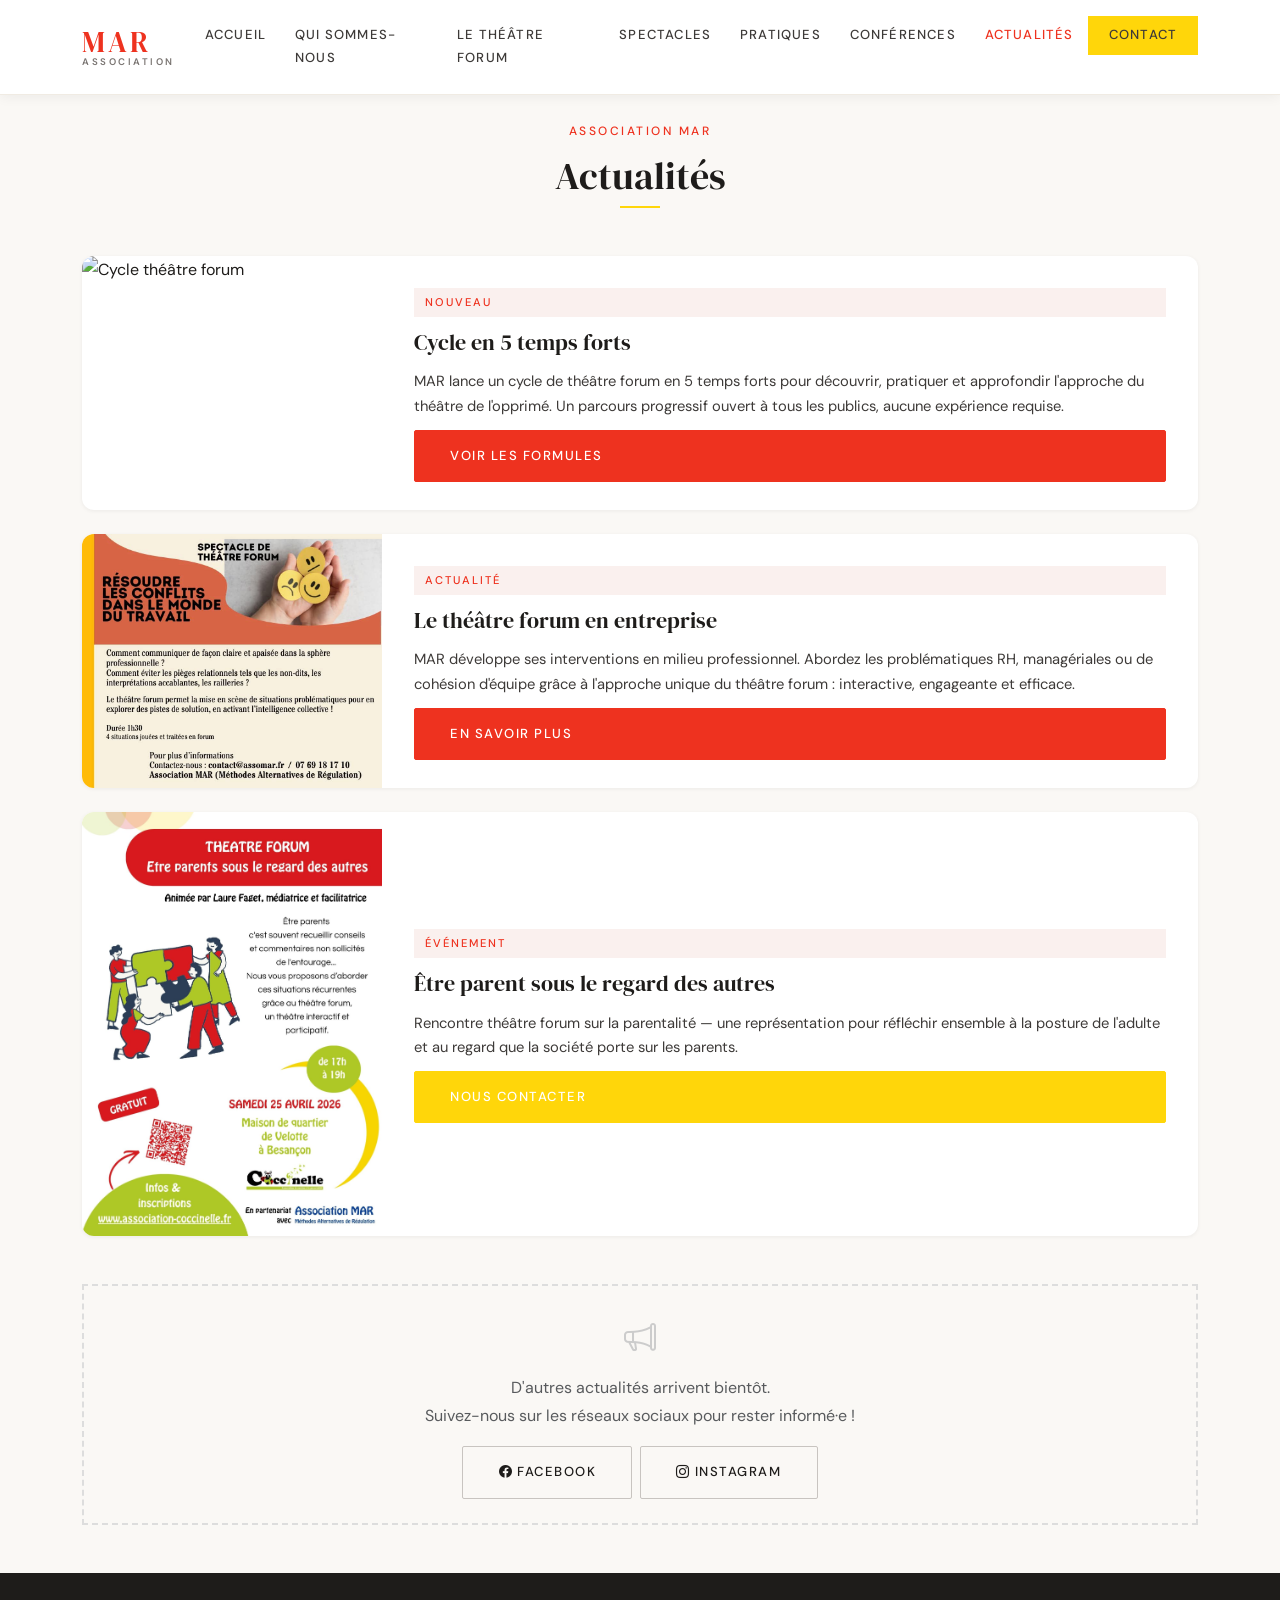
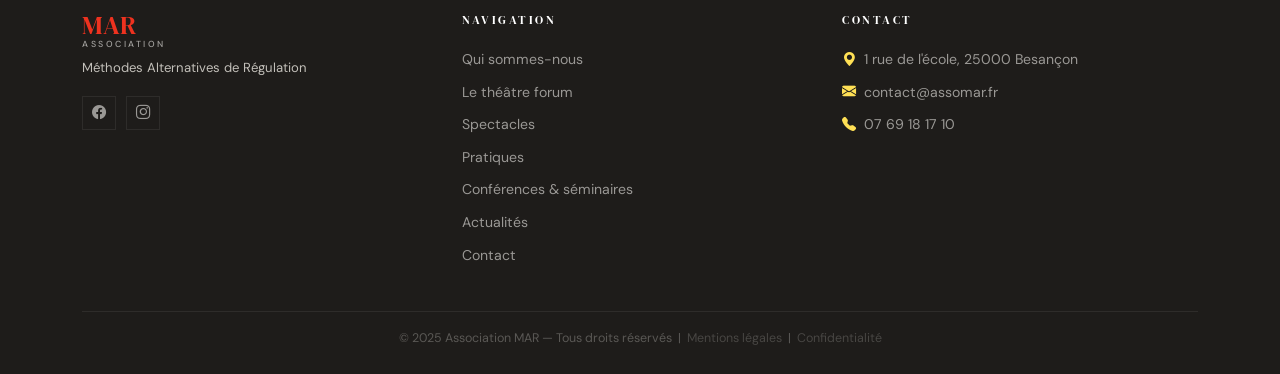
==== commit b61fd44f: "#24 — Reveal citations Boal + redesign page actualités - hero-boal : animation d'arrivée au chargeme" ====
--- a/actualites.html
+++ b/actualites.html
@@ -36,53 +36,53 @@
 
 <section>
   <div class="container">
-    <div class="row g-4">
+
+    <!-- Titre centré -->
+    <div class="text-center mb-5">
+      <span class="section-eyebrow">Association MAR</span>
+      <h1 class="section-title">Actualités</h1>
+      <div class="section-divider mx-auto"></div>
+    </div>
+
+    <!-- Liste des actus -->
+    <div class="d-flex flex-column gap-4">
 
       <!-- Actu 1 : Cycle 5 temps forts -->
-      <div class="col-md-6">
-        <div class="actu-card card h-100">
-          <img src="images/contenu/cycle-theatre-forum.png" class="card-img-top"
-               alt="Cycle théâtre forum">
-          <div class="card-body p-4">
-            <span class="actu-badge">Nouveau</span>
-            <h3 class="mt-3 titre-carte">
-              Cycle en 5 temps forts
-            </h3>
-            <p>MAR lance un cycle de théâtre forum en 5 temps forts pour découvrir, pratiquer et approfondir l'approche du théâtre de l'opprimé. Un parcours progressif ouvert à tous les publics, aucune expérience requise.</p>
-            <a href="pratique.html" class="btn-rouge">Voir les formules</a>
-          </div>
+      <div class="actu-card actu-card-h">
+        <div class="actu-card-h-img">
+          <img src="images/contenu/cycle-theatre-forum.png" alt="Cycle théâtre forum">
+        </div>
+        <div class="actu-card-h-body">
+          <span class="actu-badge">Nouveau</span>
+          <h2 class="actu-card-h-titre">Cycle en 5 temps forts</h2>
+          <p>MAR lance un cycle de théâtre forum en 5 temps forts pour découvrir, pratiquer et approfondir l'approche du théâtre de l'opprimé. Un parcours progressif ouvert à tous les publics, aucune expérience requise.</p>
+          <a href="pratique.html" class="btn-rouge">Voir les formules</a>
         </div>
       </div>
 
       <!-- Actu 2 : Forum en entreprise -->
-      <div class="col-md-6">
-        <div class="actu-card card h-100">
-          <img src="images/contenu/actu-forum-entreprise.jpg" class="card-img-top"
-               alt="Forum en entreprise">
-          <div class="card-body p-4">
-            <span class="actu-badge">Actualité</span>
-            <h3 class="mt-3 titre-carte">
-              Le théâtre forum en entreprise
-            </h3>
-            <p>MAR développe ses interventions en milieu professionnel. Abordez les problématiques RH, managériales ou de cohésion d'équipe grâce à l'approche unique du théâtre forum : interactive, engageante et efficace.</p>
-            <a href="conferences.html" class="btn-rouge">En savoir plus</a>
-          </div>
+      <div class="actu-card actu-card-h">
+        <div class="actu-card-h-img">
+          <img src="images/contenu/actu-forum-entreprise.jpg" alt="Forum en entreprise">
+        </div>
+        <div class="actu-card-h-body">
+          <span class="actu-badge">Actualité</span>
+          <h2 class="actu-card-h-titre">Le théâtre forum en entreprise</h2>
+          <p>MAR développe ses interventions en milieu professionnel. Abordez les problématiques RH, managériales ou de cohésion d'équipe grâce à l'approche unique du théâtre forum : interactive, engageante et efficace.</p>
+          <a href="conferences.html" class="btn-rouge">En savoir plus</a>
         </div>
       </div>
 
       <!-- Actu 3 : Spectacle parentalité -->
-      <div class="col-md-6">
-        <div class="actu-card card h-100">
-          <img src="images/contenu/actu-parentalite.jpg" class="card-img-top"
-               alt="Être parent sous le regard des autres">
-          <div class="card-body p-4">
-            <span class="actu-badge">Événement</span>
-            <h3 class="mt-3 titre-carte">
-              Être parent sous le regard des autres
-            </h3>
-            <p>Rencontre théâtre forum sur la parentalité — une représentation pour réfléchir ensemble à la posture de l'adulte et au regard que la société porte sur les parents.</p>
-            <a href="contact.html" class="btn-ambre">Nous contacter</a>
-          </div>
+      <div class="actu-card actu-card-h">
+        <div class="actu-card-h-img">
+          <img src="images/contenu/actu-parentalite.jpg" alt="Être parent sous le regard des autres">
+        </div>
+        <div class="actu-card-h-body">
+          <span class="actu-badge actu-badge-ambre">Événement</span>
+          <h2 class="actu-card-h-titre">Être parent sous le regard des autres</h2>
+          <p>Rencontre théâtre forum sur la parentalité — une représentation pour réfléchir ensemble à la posture de l'adulte et au regard que la société porte sur les parents.</p>
+          <a href="contact.html" class="btn-ambre">Nous contacter</a>
         </div>
       </div>
 
@@ -101,6 +101,7 @@
         </a>
       </div>
     </div>
+
   </div>
 </section>
 
